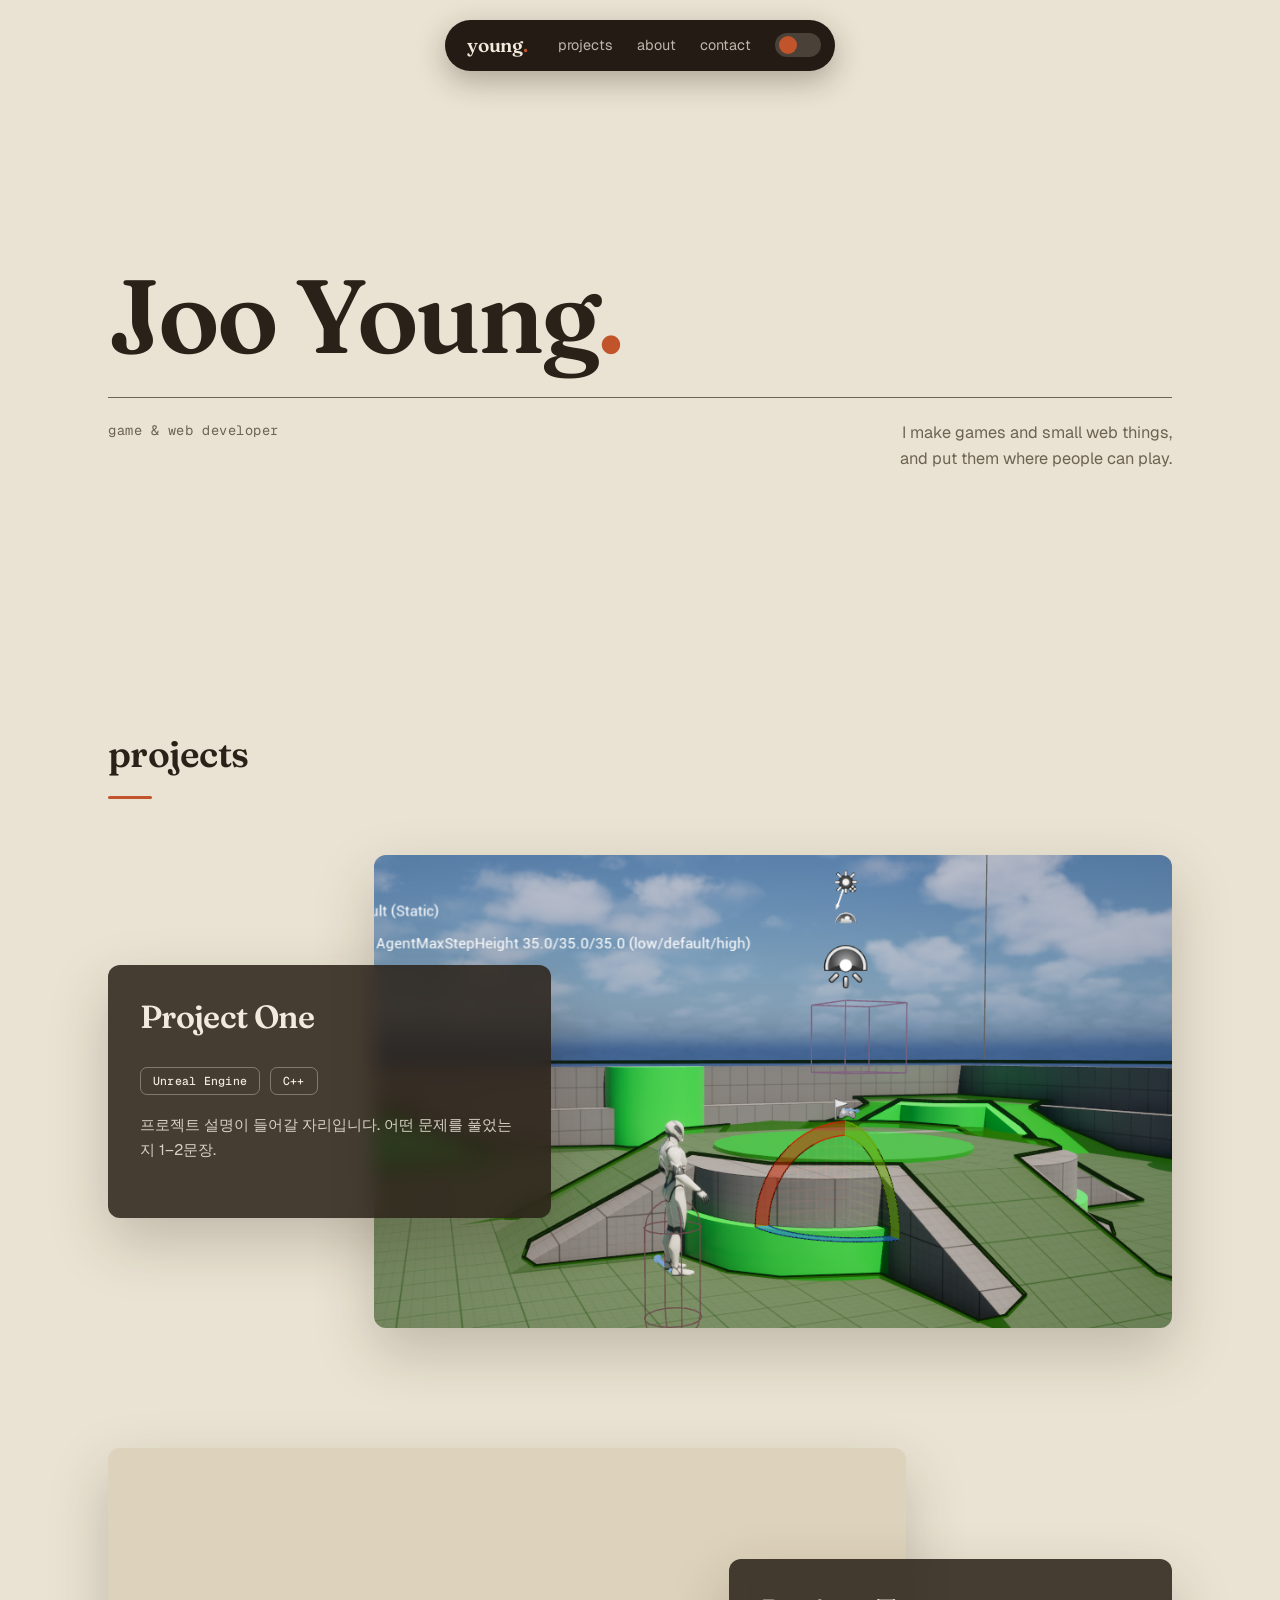
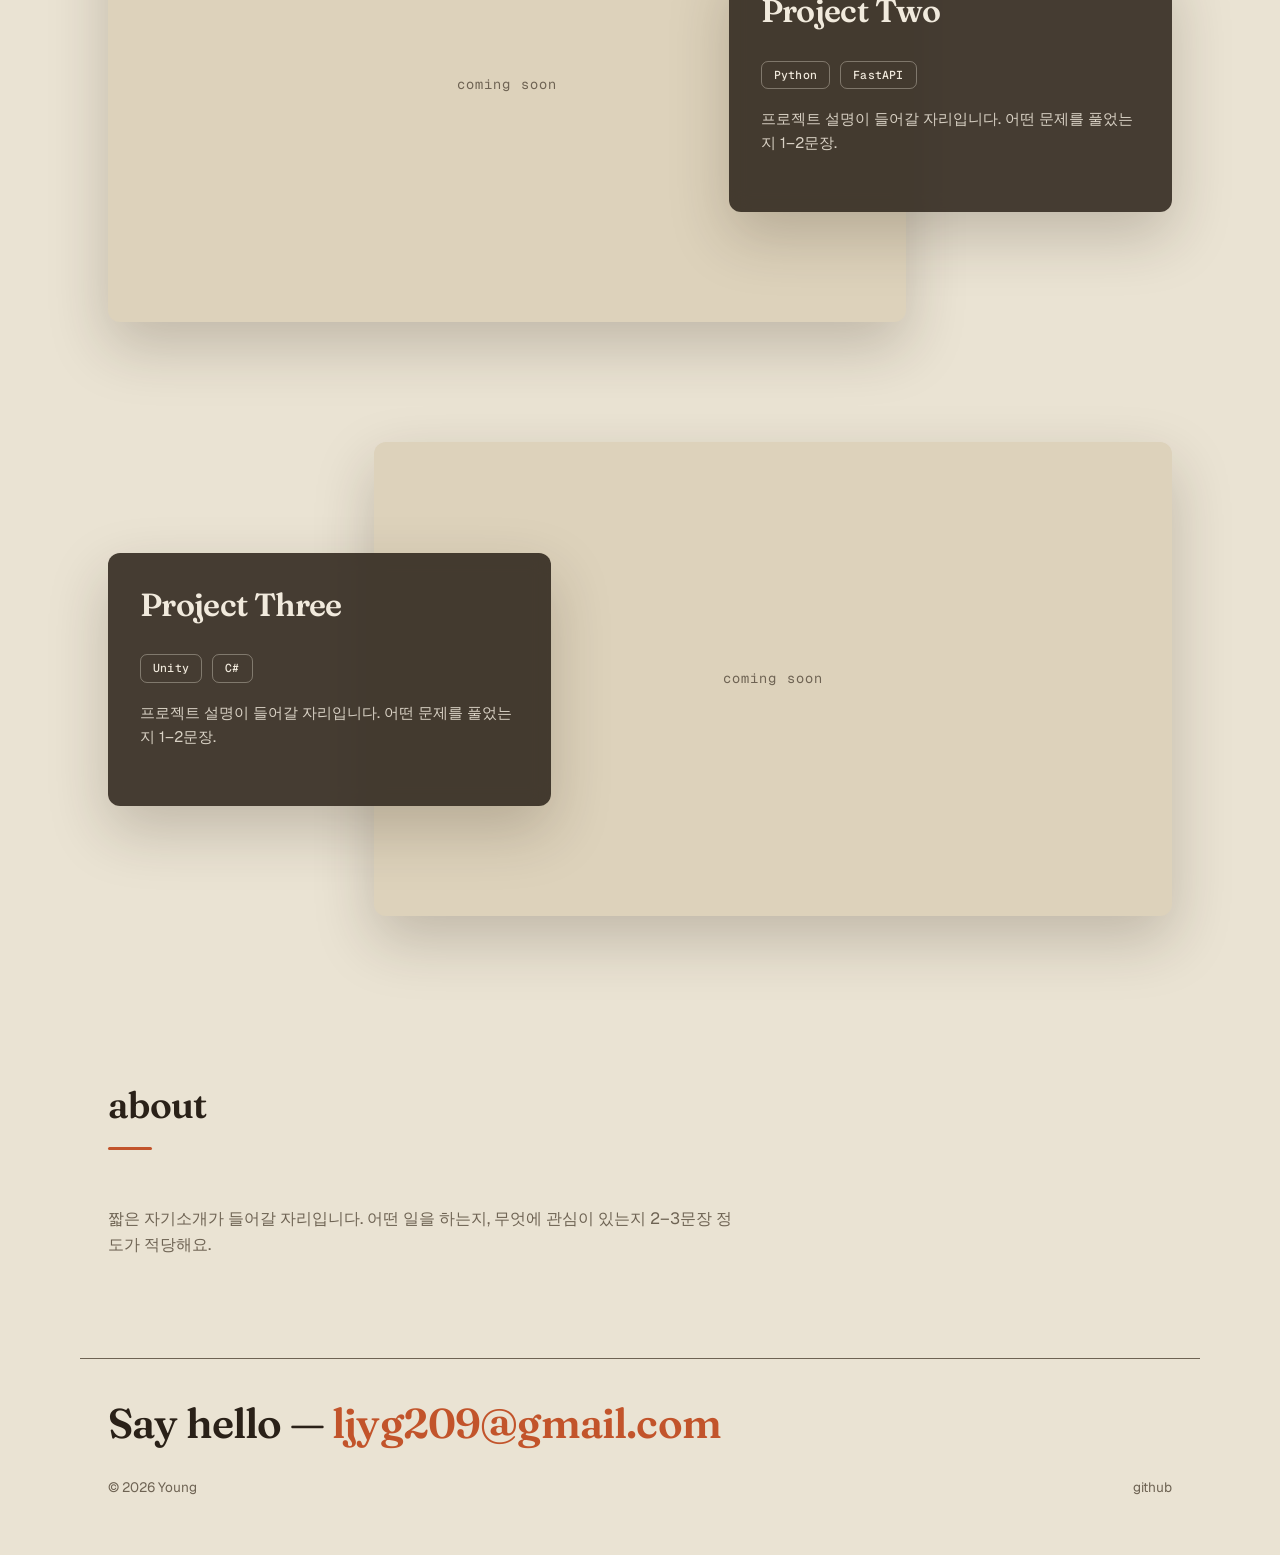
==== index.html @ ab10b01d "Initial commit" ====
<!DOCTYPE html>
<html lang="ko">
<head>
  <meta charset="UTF-8" />
  <meta name="viewport" content="width=device-width, initial-scale=1.0" />
  <title>Young — Portfolio</title>
  <meta name="description" content="Young's portfolio — selected projects and works." />

  <link rel="preconnect" href="https://fonts.googleapis.com" />
  <link rel="preconnect" href="https://fonts.gstatic.com" crossorigin />
  <link
    href="https://fonts.googleapis.com/css2?family=Fraunces:opsz,wght@9..144,500;9..144,600&family=Geist:wght@400;500&family=Geist+Mono:wght@400;500&display=swap"
    rel="stylesheet"
  />
  <link rel="stylesheet" href="css/style.css" />
</head>
<body>
  <!-- ===== Header ===== -->
  <header class="site-header">
    <a class="logo" href="#top">young<span class="logo-dot">.</span></a>
    <nav class="nav">
      <a href="#projects">projects</a>
      <a href="#about">about</a>
      <a href="mailto:ljyg209@gmail.com">contact</a>
      <button id="theme-toggle" class="theme-toggle" aria-label="Toggle dark mode">
        <span class="toggle-knob"></span>
      </button>
    </nav>
  </header>

  <main id="top">
    <!-- ===== Hero ===== -->
    <section class="hero">
      <div class="hero-inner">
        <h1 class="hero-name">Joo Young<span class="accent">.</span></h1>
        <div class="hero-meta">
          <p class="hero-role">game &amp; web developer</p>
          <p class="hero-tagline">
            <!-- 나중에 한 줄 소개로 교체 -->
            I make games and small web things,<br />
            and put them where people can play.
          </p>
        </div>
      </div>
    </section>

    <!-- ===== Projects ===== -->
    <section id="projects" class="projects">
      <h2 class="section-title">projects</h2>
      <div id="project-list" class="project-list">
        <!-- js/main.js가 js/projects.js 데이터를 읽어 렌더링 -->
      </div>
    </section>

    <!-- ===== About ===== -->
    <section id="about" class="about">
      <h2 class="section-title">about</h2>
      <p class="about-text">
        <!-- 나중에 자기소개 내용으로 교체 -->
        짧은 자기소개가 들어갈 자리입니다. 어떤 일을 하는지, 무엇에 관심이
        있는지 2–3문장 정도가 적당해요.
      </p>
    </section>
  </main>

  <!-- ===== Footer — statement close ===== -->
  <footer class="site-footer">
    <p class="footer-statement">
      Say hello —
      <a href="mailto:ljyg209@gmail.com">ljyg209@gmail.com</a>
    </p>
    <div class="footer-base">
      <span>© <span id="year"></span> Young</span>
      <a href="https://github.com/" target="_blank" rel="noopener">github</a>
    </div>
  </footer>

  <script src="js/projects.js"></script>
  <script src="js/main.js"></script>
</body>
</html>
---- css/style.css ----
/* ==========================================================
   Young — Portfolio
   웜 샌드 종이 배경 + Fraunces 세리프 + 오버랩 프로젝트 카드
   폰트: Fraunces(디스플레이) / Geist(본문) / Geist Mono(태그·메타)
   ========================================================== */

:root {
  --bg: #eae3d3;            /* 웜 샌드 배경 */
  --bg-soft: #e0d6c1;
  --ink: #241c14;           /* 에스프레소 잉크 (내비 필) */
  --card: rgba(43, 33, 24, 0.86);   /* 프로젝트 정보 카드 (반투명) */
  --card-text: #f1eadd;
  --text: #2a2118;
  --text-soft: #6e6353;
  --chip-border: rgba(241, 234, 221, 0.35);
  --accent: #c2542b;        /* 번트 오렌지 */
  --media-bg: #ddd2bb;
  --shadow: 0 24px 60px rgba(46, 34, 20, 0.22);
  --radius: 12px;
  --max-width: 1120px;

  --font-display: "Fraunces", ui-serif, Georgia, serif;
  --font-body: "Geist", -apple-system, "Segoe UI", "Malgun Gothic", sans-serif;
  --font-mono: "Geist Mono", ui-monospace, monospace;
}

/* Fraunces는 큰 사이즈에서 자동으로 화려한 스월(J, g 등)이 들어간 Display
   컷으로 전환됨 — opsz를 낮게 고정하고 WONK를 꺼서 차분한 글자 모양으로 */
.logo,
.hero-name,
.section-title,
.project-title,
.footer-statement {
  font-optical-sizing: none;
  font-variation-settings: "opsz" 18, "WONK" 0;
}

html.dark {
  --bg: #1c1712;
  --bg-soft: #221c15;
  --ink: #120e0a;
  --card: rgba(42, 34, 25, 0.82);
  --card-text: #ede5d6;
  --text: #ede5d6;
  --text-soft: #a39682;
  --chip-border: rgba(237, 229, 214, 0.3);
  --accent: #d3663a;
  --media-bg: #252017;
  --shadow: 0 24px 60px rgba(0, 0, 0, 0.5);
}

* {
  margin: 0;
  padding: 0;
  box-sizing: border-box;
}

html {
  scroll-behavior: smooth;
}

body {
  font-family: var(--font-body);
  background: var(--bg);
  color: var(--text);
  line-height: 1.6;
  -webkit-font-smoothing: antialiased;
  transition: background 0.35s ease, color 0.35s ease;
}

a {
  color: inherit;
  text-decoration: none;
}

img,
video {
  display: block;
  max-width: 100%;
}

/* ===== Header — 플로팅 필 내비 ===== */
.site-header {
  position: sticky;
  top: 16px;
  z-index: 10;
  width: max-content;
  margin: 20px auto 0;
  padding: 10px 14px 10px 22px;
  display: flex;
  align-items: center;
  gap: 30px;
  background: var(--ink);
  color: #f1eadd;
  border-radius: 99px;
  box-shadow: 0 10px 30px rgba(30, 22, 12, 0.3);
}

.logo {
  font-family: var(--font-display);
  font-weight: 600;
  font-size: 1.2rem;
  letter-spacing: -0.015em;
}

.logo-dot {
  color: var(--accent);
}

.nav {
  display: flex;
  align-items: center;
  gap: 24px;
  font-size: 0.9rem;
  font-weight: 400;
}

.nav a {
  position: relative;
  color: rgba(241, 234, 221, 0.75);
  transition: color 0.2s ease;
}

.nav a::after {
  content: "";
  position: absolute;
  left: 0;
  bottom: -5px;
  width: 100%;
  height: 2px;
  background: var(--accent);
  transform: scaleX(0);
  transform-origin: left;
  transition: transform 0.25s ease;
}

.nav a:hover {
  color: #f1eadd;
}

.nav a:hover::after {
  transform: scaleX(1);
}

/* 다크모드 토글 */
.theme-toggle {
  width: 46px;
  height: 24px;
  border: none;
  border-radius: 99px;
  background: rgba(241, 234, 221, 0.18);
  cursor: pointer;
  position: relative;
  transition: background 0.3s ease;
}

.toggle-knob {
  position: absolute;
  top: 3px;
  left: 4px;
  width: 18px;
  height: 18px;
  border-radius: 50%;
  background: var(--accent);
  transition: transform 0.3s ease;
}

html.dark .toggle-knob {
  transform: translateX(20px);
}

/* ===== Hero ===== */
.hero {
  min-height: 66vh;
  display: flex;
  align-items: center;
}

.hero-inner {
  max-width: var(--max-width);
  width: 100%;
  margin: 0 auto;
  padding: 0 28px;
  animation: rise 0.8s cubic-bezier(0.16, 1, 0.3, 1) both;
}

@keyframes rise {
  from { opacity: 0; transform: translateY(28px); }
  to   { opacity: 1; transform: translateY(0); }
}

@media (prefers-reduced-motion: reduce) {
  .hero-inner { animation: none; }
}

.hero-name {
  font-family: var(--font-display);
  font-weight: 600;
  font-size: clamp(3.5rem, 10vw, 6.5rem);
  letter-spacing: -0.03em;
  line-height: 1.02;
  padding-bottom: 28px;
  border-bottom: 1px solid var(--text-soft);
}

.hero-name .accent {
  color: var(--accent);
}

/* 이름 아래 — 역할(모노) 왼쪽 / 소개 오른쪽의 비대칭 메타 */
.hero-meta {
  display: flex;
  justify-content: space-between;
  align-items: flex-start;
  gap: 32px;
  padding-top: 22px;
}

.hero-role {
  font-family: var(--font-mono);
  font-size: 0.85rem;
  letter-spacing: 0.04em;
  color: var(--text-soft);
}

.hero-tagline {
  font-size: 1.02rem;
  color: var(--text-soft);
  max-width: 40ch;
  text-align: right;
}

/* ===== Section title ===== */
.section-title {
  font-family: var(--font-display);
  font-weight: 600;
  font-size: clamp(1.7rem, 3vw, 2.3rem);
  letter-spacing: -0.02em;
  margin-bottom: 56px;
}

.section-title::after {
  content: "";
  display: block;
  width: 44px;
  height: 3px;
  border-radius: 2px;
  margin-top: 12px;
  background: var(--accent);
}

/* ===== Projects ===== */
.projects {
  max-width: var(--max-width);
  margin: 0 auto;
  padding: 60px 28px 40px;
}

.project-list {
  display: flex;
  flex-direction: column;
  gap: 120px;
}

/* 한 프로젝트 = 12컬럼 그리드에서 미디어와 카드가 겹침 */
.project-row {
  display: grid;
  grid-template-columns: repeat(12, 1fr);
  align-items: center;
}

.project-media {
  grid-column: 4 / 13;
  grid-row: 1;
  border-radius: var(--radius);
  overflow: hidden;
  background: var(--media-bg);
  box-shadow: var(--shadow);
  aspect-ratio: 16 / 9.5;
}

.project-media img,
.project-media video {
  width: 100%;
  height: 100%;
  object-fit: cover;
}

.project-card {
  grid-column: 1 / 6;
  grid-row: 1;
  z-index: 2;
  background: var(--card);
  -webkit-backdrop-filter: blur(10px);
  backdrop-filter: blur(10px);
  color: var(--card-text);
  border-radius: var(--radius);
  padding: 34px 32px;
  box-shadow: var(--shadow);
}

/* 짝수 프로젝트는 좌우 반전 */
.project-row.flip .project-media {
  grid-column: 1 / 10;
}

.project-row.flip .project-card {
  grid-column: 8 / 13;
}

/* hover 신호는 하나만 — 제목 아래 앰버 바가 자라남 */
.project-title {
  font-family: var(--font-display);
  font-weight: 600;
  font-size: clamp(1.5rem, 2.8vw, 2rem);
  letter-spacing: -0.02em;
  line-height: 1.15;
  margin-bottom: 18px;
}

.project-title::after {
  content: "";
  display: block;
  width: 0;
  height: 3px;
  margin-top: 10px;
  border-radius: 2px;
  background: var(--accent);
  transition: width 0.3s cubic-bezier(0.16, 1, 0.3, 1);
}

.project-row:hover .project-title::after {
  width: 44px;
}

.project-tags {
  display: flex;
  flex-wrap: wrap;
  gap: 10px;
  margin-bottom: 18px;
}

.tag {
  font-family: var(--font-mono);
  font-size: 0.72rem;
  font-weight: 500;
  letter-spacing: 0.02em;
  padding: 4px 12px;
  border: 1px solid var(--chip-border);
  border-radius: 7px;
  color: var(--card-text);
}

.project-desc {
  font-size: 0.95rem;
  color: var(--card-text);
  opacity: 0.85;
  margin-bottom: 22px;
}

.project-links {
  display: flex;
  gap: 18px;
}

.project-links a {
  display: inline-flex;
  align-items: center;
  justify-content: center;
  width: 34px;
  height: 34px;
  transition: transform 0.2s ease, color 0.2s ease;
}

.project-links a:hover {
  transform: translateY(-3px);
  color: var(--accent);
}

.project-links svg {
  width: 24px;
  height: 24px;
  fill: currentColor;
}

/* 미디어가 없을 때 플레이스홀더 */
.thumb-placeholder {
  width: 100%;
  height: 100%;
  display: flex;
  align-items: center;
  justify-content: center;
  font-family: var(--font-mono);
  color: var(--text-soft);
  font-size: 0.85rem;
  letter-spacing: 0.08em;
}

/* ===== About ===== */
.about {
  max-width: var(--max-width);
  margin: 0 auto;
  padding: 120px 28px 100px;
}

.about-text {
  max-width: 58ch;
  color: var(--text-soft);
  font-size: 1.02rem;
}

/* ===== Footer — statement close ===== */
.site-footer {
  max-width: var(--max-width);
  margin: 0 auto;
  padding: 40px 28px 56px;
  border-top: 1px solid var(--text-soft);
}

.footer-statement {
  font-family: var(--font-display);
  font-weight: 600;
  font-size: clamp(1.6rem, 4vw, 2.6rem);
  letter-spacing: -0.02em;
  line-height: 1.2;
  margin-bottom: 28px;
}

.footer-statement a {
  color: var(--accent);
  border-bottom: 2px solid transparent;
  transition: border-color 0.2s ease;
}

.footer-statement a:hover {
  border-bottom-color: var(--accent);
}

.footer-base {
  display: flex;
  align-items: center;
  justify-content: space-between;
  font-size: 0.85rem;
  color: var(--text-soft);
}

.footer-base a:hover {
  color: var(--text);
}

/* ===== Responsive ===== */
@media (max-width: 860px) {
  .project-list {
    gap: 80px;
  }

  .project-row,
  .project-row.flip {
    display: block;
  }

  .project-media,
  .project-row.flip .project-media {
    aspect-ratio: 16 / 10;
  }

  /* 카드가 미디어 하단에 살짝 겹치도록 */
  .project-card,
  .project-row.flip .project-card {
    margin: -48px 16px 0;
    padding: 28px 24px;
    position: relative;
  }

  .hero {
    min-height: 58vh;
  }

  .hero-meta {
    flex-direction: column;
    gap: 14px;
  }

  .hero-tagline {
    text-align: left;
  }

  .site-header {
    gap: 16px;
    padding: 8px 10px 8px 16px;
  }

  .nav {
    gap: 14px;
    font-size: 0.84rem;
  }

  .logo {
    font-size: 1.05rem;
  }
}
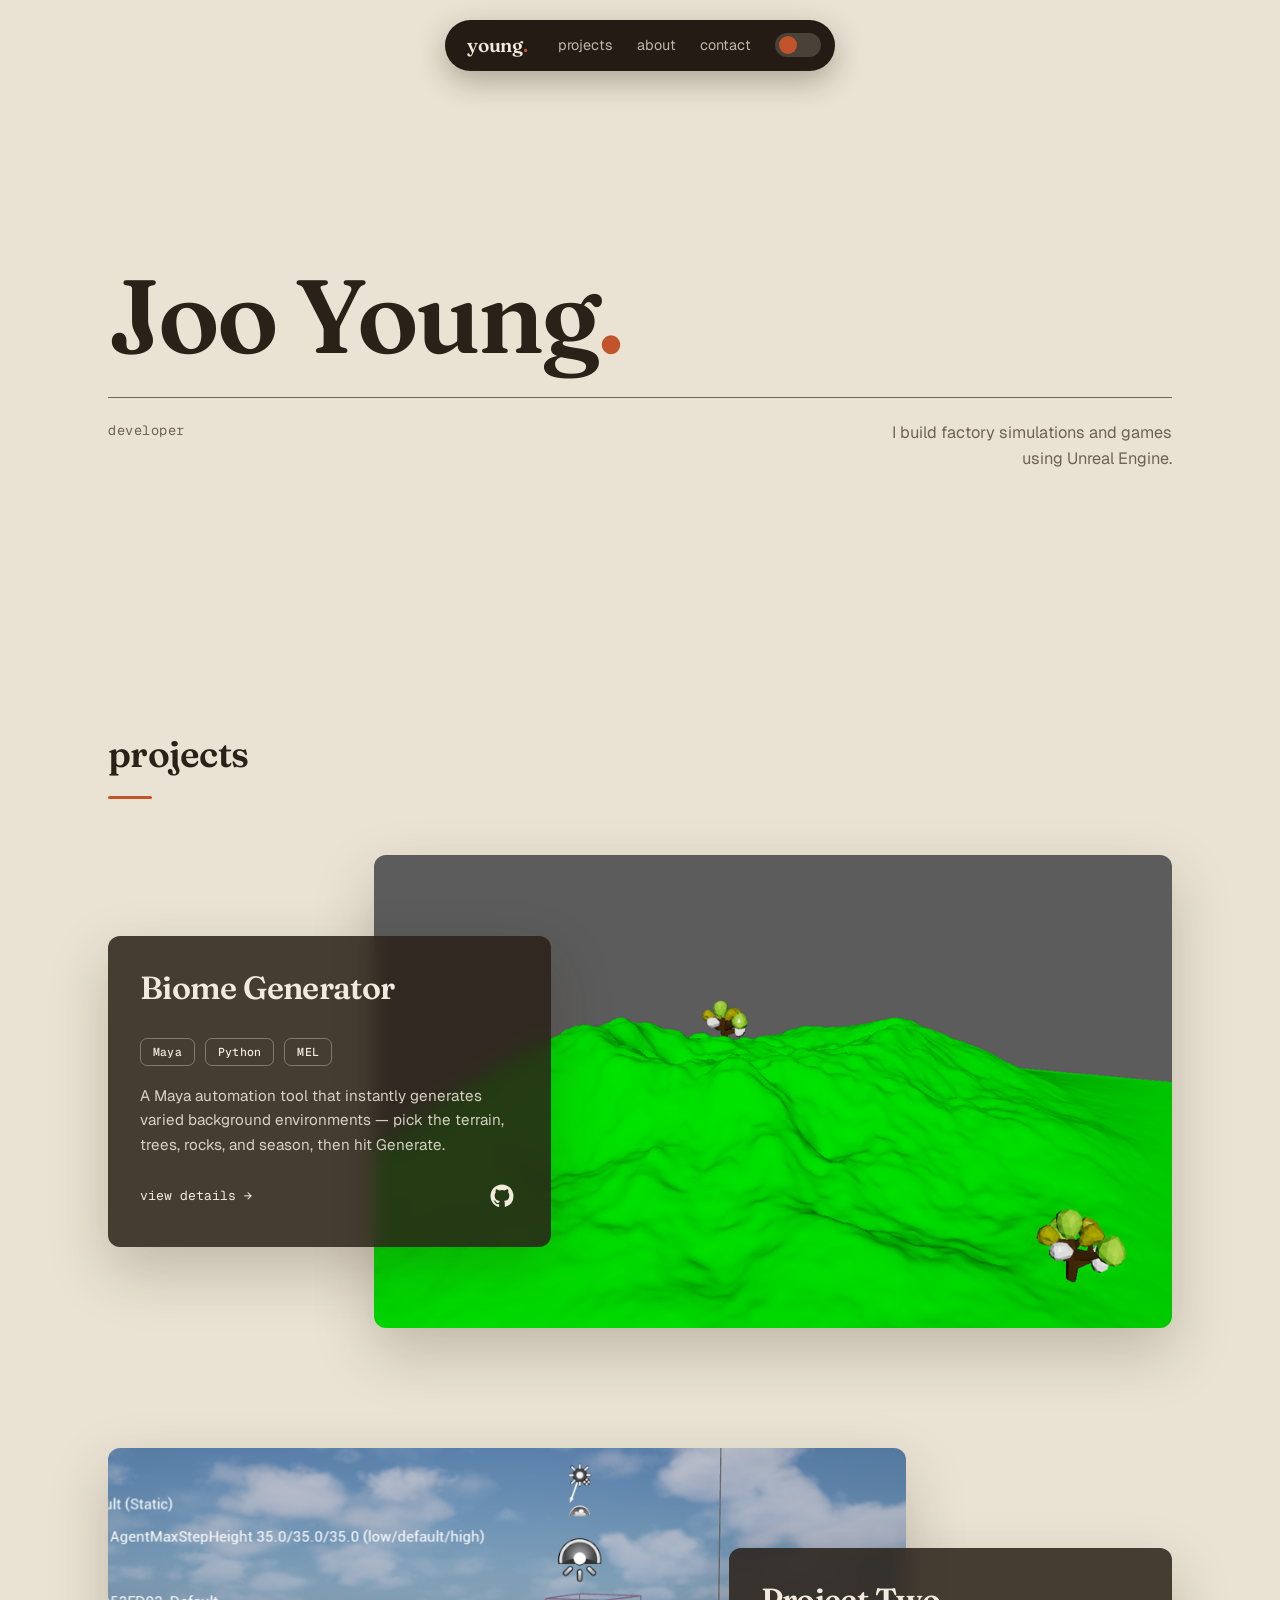
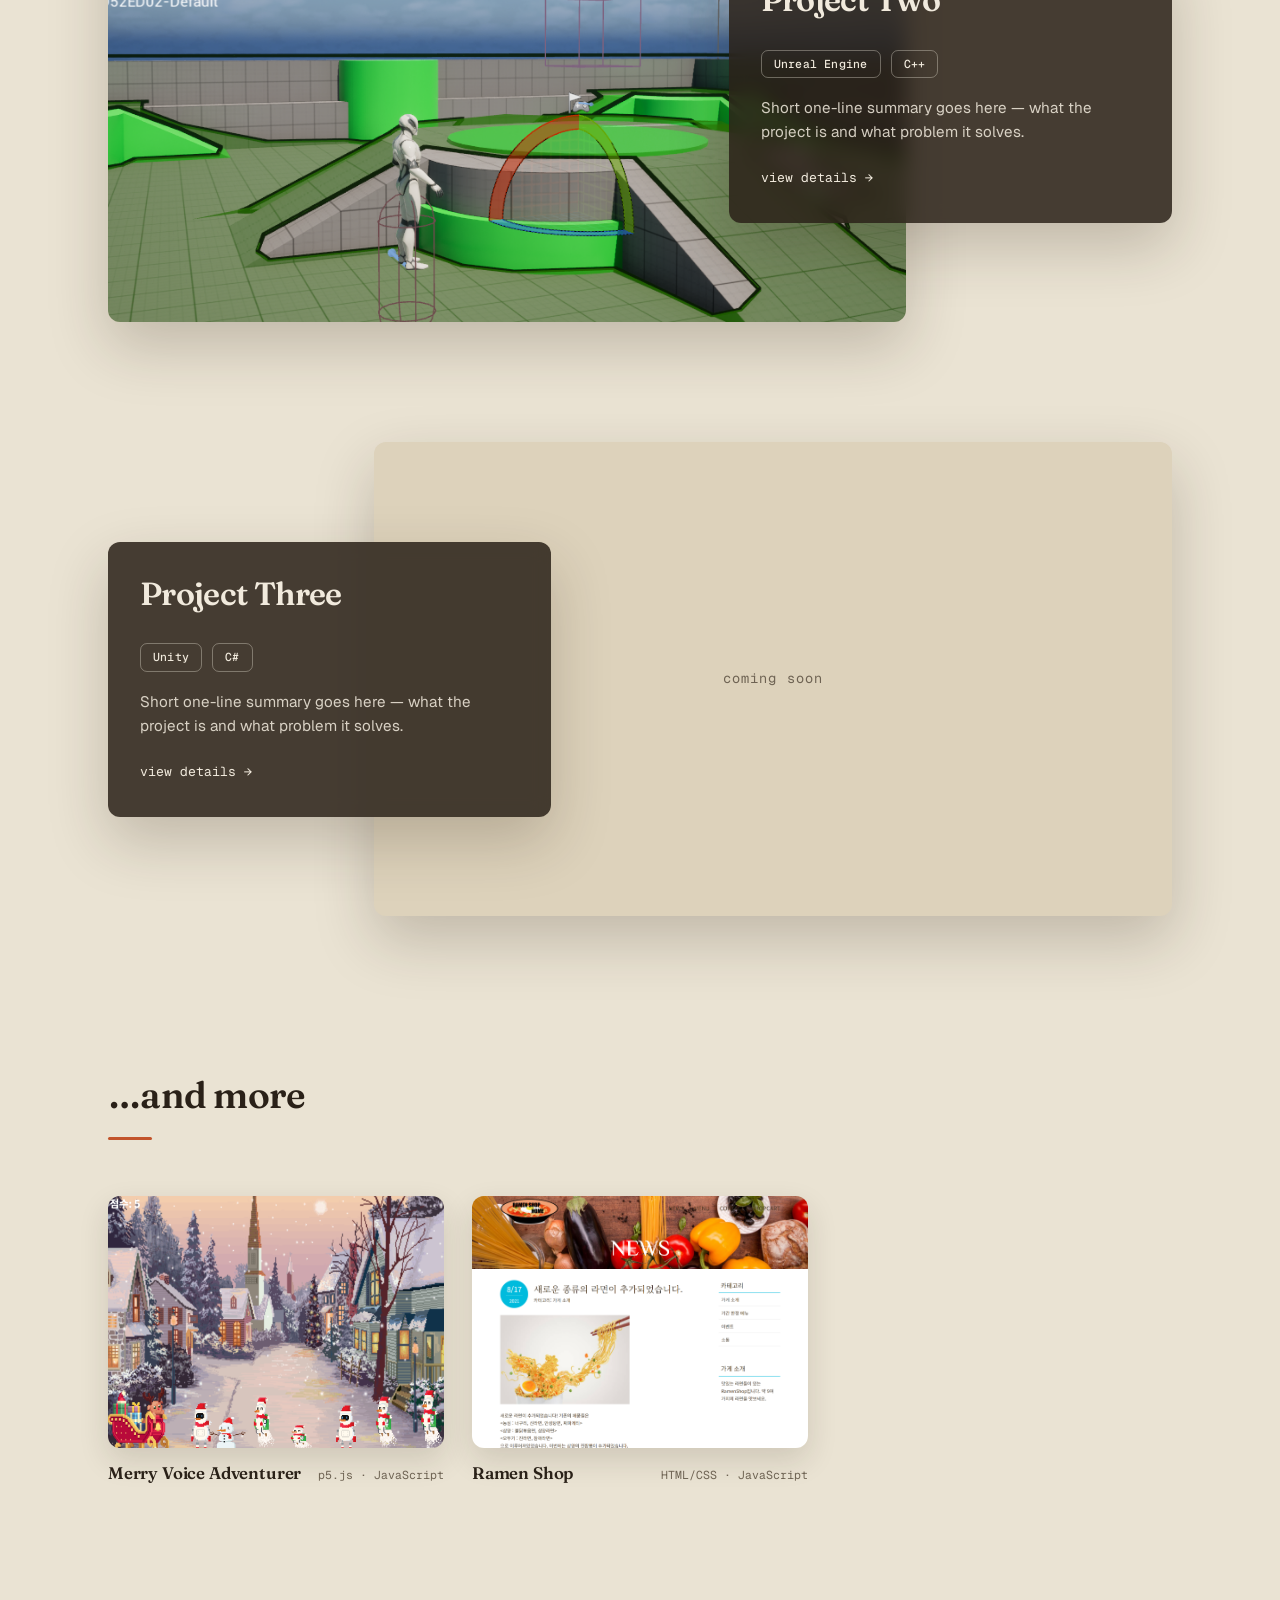
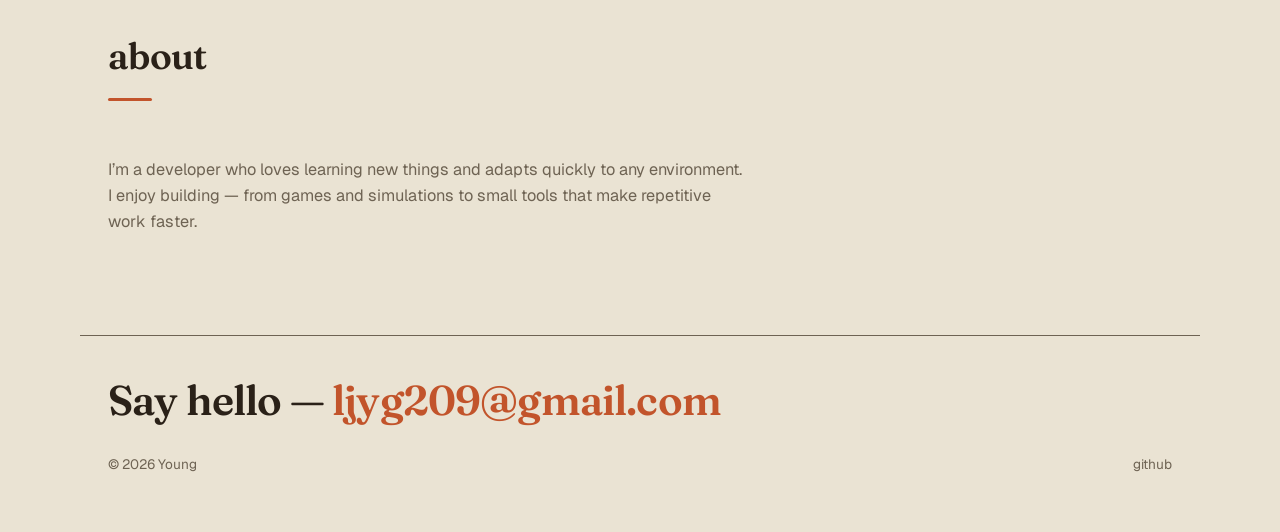
==== commit 49bde95b: "Mini Projects" ====
--- a/index.html
+++ b/index.html
@@ -34,11 +34,10 @@
       <div class="hero-inner">
         <h1 class="hero-name">Joo Young<span class="accent">.</span></h1>
         <div class="hero-meta">
-          <p class="hero-role">game &amp; web developer</p>
+          <p class="hero-role">developer</p>
           <p class="hero-tagline">
-            <!-- 나중에 한 줄 소개로 교체 -->
-            I make games and small web things,<br />
-            and put them where people can play.
+            I build factory simulations and games<br />
+            using Unreal Engine.
           </p>
         </div>
       </div>
@@ -52,13 +51,21 @@
       </div>
     </section>
 
+    <!-- ===== Mini projects ===== -->
+    <section id="more" class="more-projects">
+      <h2 class="section-title">&hellip;and more</h2>
+      <div id="mini-grid" class="mini-grid">
+        <!-- js/main.js가 js/projects.js의 MINI_PROJECTS를 렌더링 -->
+      </div>
+    </section>
+
     <!-- ===== About ===== -->
     <section id="about" class="about">
       <h2 class="section-title">about</h2>
       <p class="about-text">
-        <!-- 나중에 자기소개 내용으로 교체 -->
-        짧은 자기소개가 들어갈 자리입니다. 어떤 일을 하는지, 무엇에 관심이
-        있는지 2–3문장 정도가 적당해요.
+        I&rsquo;m a developer who loves learning new things and adapts quickly
+        to any environment. I enjoy building — from games and simulations to
+        small tools that make repetitive work faster.
       </p>
     </section>
   </main>
--- a/css/style.css
+++ b/css/style.css
@@ -30,6 +30,7 @@
 .hero-name,
 .section-title,
 .project-title,
+.detail-title,
 .footer-statement {
   font-optical-sizing: none;
   font-variation-settings: "opsz" 18, "WONK" 0;
@@ -270,6 +271,7 @@
 }
 
 .project-media {
+  display: block;
   grid-column: 4 / 13;
   grid-row: 1;
   border-radius: var(--radius);
@@ -333,6 +335,10 @@
   width: 44px;
 }
 
+.project-title-link {
+  display: inline-block;
+}
+
 .project-tags {
   display: flex;
   flex-wrap: wrap;
@@ -358,9 +364,29 @@
   margin-bottom: 22px;
 }
 
+.project-footer {
+  display: flex;
+  align-items: center;
+  justify-content: space-between;
+  gap: 16px;
+}
+
+.project-more {
+  font-family: var(--font-mono);
+  font-size: 0.82rem;
+  color: var(--card-text);
+  border-bottom: 1px solid transparent;
+  transition: border-color 0.2s ease, color 0.2s ease;
+}
+
+.project-more:hover {
+  color: var(--accent);
+  border-bottom-color: var(--accent);
+}
+
 .project-links {
   display: flex;
-  gap: 18px;
+  gap: 14px;
 }
 
 .project-links a {
@@ -394,6 +420,69 @@
   color: var(--text-soft);
   font-size: 0.85rem;
   letter-spacing: 0.08em;
+}
+
+/* ===== "…and more" 미니 프로젝트 그리드 ===== */
+.more-projects {
+  max-width: var(--max-width);
+  margin: 0 auto;
+  padding: 110px 28px 20px;
+}
+
+.mini-grid {
+  display: grid;
+  grid-template-columns: repeat(3, 1fr);
+  gap: 32px 28px;
+}
+
+.mini-card {
+  display: block;
+}
+
+.mini-media {
+  aspect-ratio: 4 / 3;
+  border-radius: var(--radius);
+  overflow: hidden;
+  background: var(--media-bg);
+  box-shadow: 0 12px 30px rgba(46, 34, 20, 0.14);
+}
+
+html.dark .mini-media {
+  box-shadow: 0 12px 30px rgba(0, 0, 0, 0.35);
+}
+
+.mini-media img,
+.mini-media video {
+  width: 100%;
+  height: 100%;
+  object-fit: cover;
+}
+
+.mini-info {
+  display: flex;
+  align-items: baseline;
+  justify-content: space-between;
+  gap: 12px;
+  margin-top: 12px;
+}
+
+.mini-title {
+  font-family: var(--font-display);
+  font-weight: 600;
+  font-size: 1.05rem;
+  letter-spacing: -0.01em;
+  transition: color 0.2s ease;
+}
+
+.mini-card:hover .mini-title {
+  color: var(--accent);
+}
+
+.mini-tags {
+  font-family: var(--font-mono);
+  font-size: 0.72rem;
+  color: var(--text-soft);
+  white-space: nowrap;
 }
 
 /* ===== About ===== */
@@ -448,6 +537,148 @@
   color: var(--text);
 }
 
+/* ===== Project detail page (project.html) ===== */
+.detail {
+  max-width: 820px;
+  margin: 0 auto;
+  padding: 48px 28px 100px;
+}
+
+.back-link {
+  display: inline-block;
+  font-family: var(--font-mono);
+  font-size: 0.85rem;
+  color: var(--text-soft);
+  margin-bottom: 40px;
+  transition: color 0.2s ease;
+}
+
+.back-link:hover {
+  color: var(--accent);
+}
+
+.detail-head {
+  padding-bottom: 32px;
+  border-bottom: 1px solid var(--text-soft);
+  margin-bottom: 44px;
+}
+
+.detail-title {
+  font-family: var(--font-display);
+  font-weight: 600;
+  font-size: clamp(2.4rem, 6vw, 4rem);
+  letter-spacing: -0.03em;
+  line-height: 1.05;
+  margin-bottom: 20px;
+}
+
+.detail-tags {
+  display: flex;
+  flex-wrap: wrap;
+  gap: 10px;
+  margin-bottom: 24px;
+}
+
+.detail-tags .tag {
+  color: var(--text-soft);
+  border-color: color-mix(in srgb, var(--text-soft) 45%, transparent);
+}
+
+.detail-actions {
+  display: flex;
+  flex-wrap: wrap;
+  gap: 12px;
+}
+
+.detail-btn {
+  display: inline-flex;
+  align-items: center;
+  gap: 9px;
+  font-size: 0.9rem;
+  font-weight: 500;
+  padding: 10px 18px;
+  border-radius: 99px;
+  background: var(--ink);
+  color: #f1eadd;
+  transition: transform 0.2s ease, background 0.2s ease;
+}
+
+.detail-btn:hover {
+  transform: translateY(-2px);
+  background: var(--accent);
+}
+
+.detail-btn svg {
+  width: 18px;
+  height: 18px;
+  fill: currentColor;
+}
+
+/* 상세 본문 (details/<slug>.html 내용) */
+.detail-body {
+  font-size: 1.02rem;
+  line-height: 1.7;
+}
+
+.detail-lead {
+  font-size: 1.2rem;
+  line-height: 1.6;
+  color: var(--text);
+  margin-bottom: 36px;
+}
+
+.detail-body h2 {
+  font-family: var(--font-display);
+  font-weight: 600;
+  font-size: 1.6rem;
+  letter-spacing: -0.02em;
+  margin: 48px 0 16px;
+}
+
+.detail-body h3 {
+  font-family: var(--font-display);
+  font-weight: 600;
+  font-size: 1.2rem;
+  margin: 30px 0 10px;
+}
+
+.detail-body p {
+  color: var(--text-soft);
+  margin-bottom: 16px;
+}
+
+.detail-body ul {
+  color: var(--text-soft);
+  margin: 0 0 16px 1.2em;
+}
+
+.detail-body li {
+  margin-bottom: 6px;
+}
+
+.detail-body strong {
+  color: var(--text);
+  font-weight: 600;
+}
+
+.detail-body figure {
+  margin: 28px 0;
+}
+
+.detail-body figure img {
+  width: 100%;
+  border-radius: var(--radius);
+  box-shadow: var(--shadow);
+}
+
+.detail-body figcaption {
+  font-family: var(--font-mono);
+  font-size: 0.78rem;
+  color: var(--text-soft);
+  text-align: center;
+  margin-top: 10px;
+}
+
 /* ===== Responsive ===== */
 @media (max-width: 860px) {
   .project-list {
@@ -476,6 +707,11 @@
     min-height: 58vh;
   }
 
+  .mini-grid {
+    grid-template-columns: repeat(2, 1fr);
+    gap: 26px 20px;
+  }
+
   .hero-meta {
     flex-direction: column;
     gap: 14px;
@@ -499,3 +735,9 @@
     font-size: 1.05rem;
   }
 }
+
+@media (max-width: 480px) {
+  .mini-grid {
+    grid-template-columns: 1fr;
+  }
+}
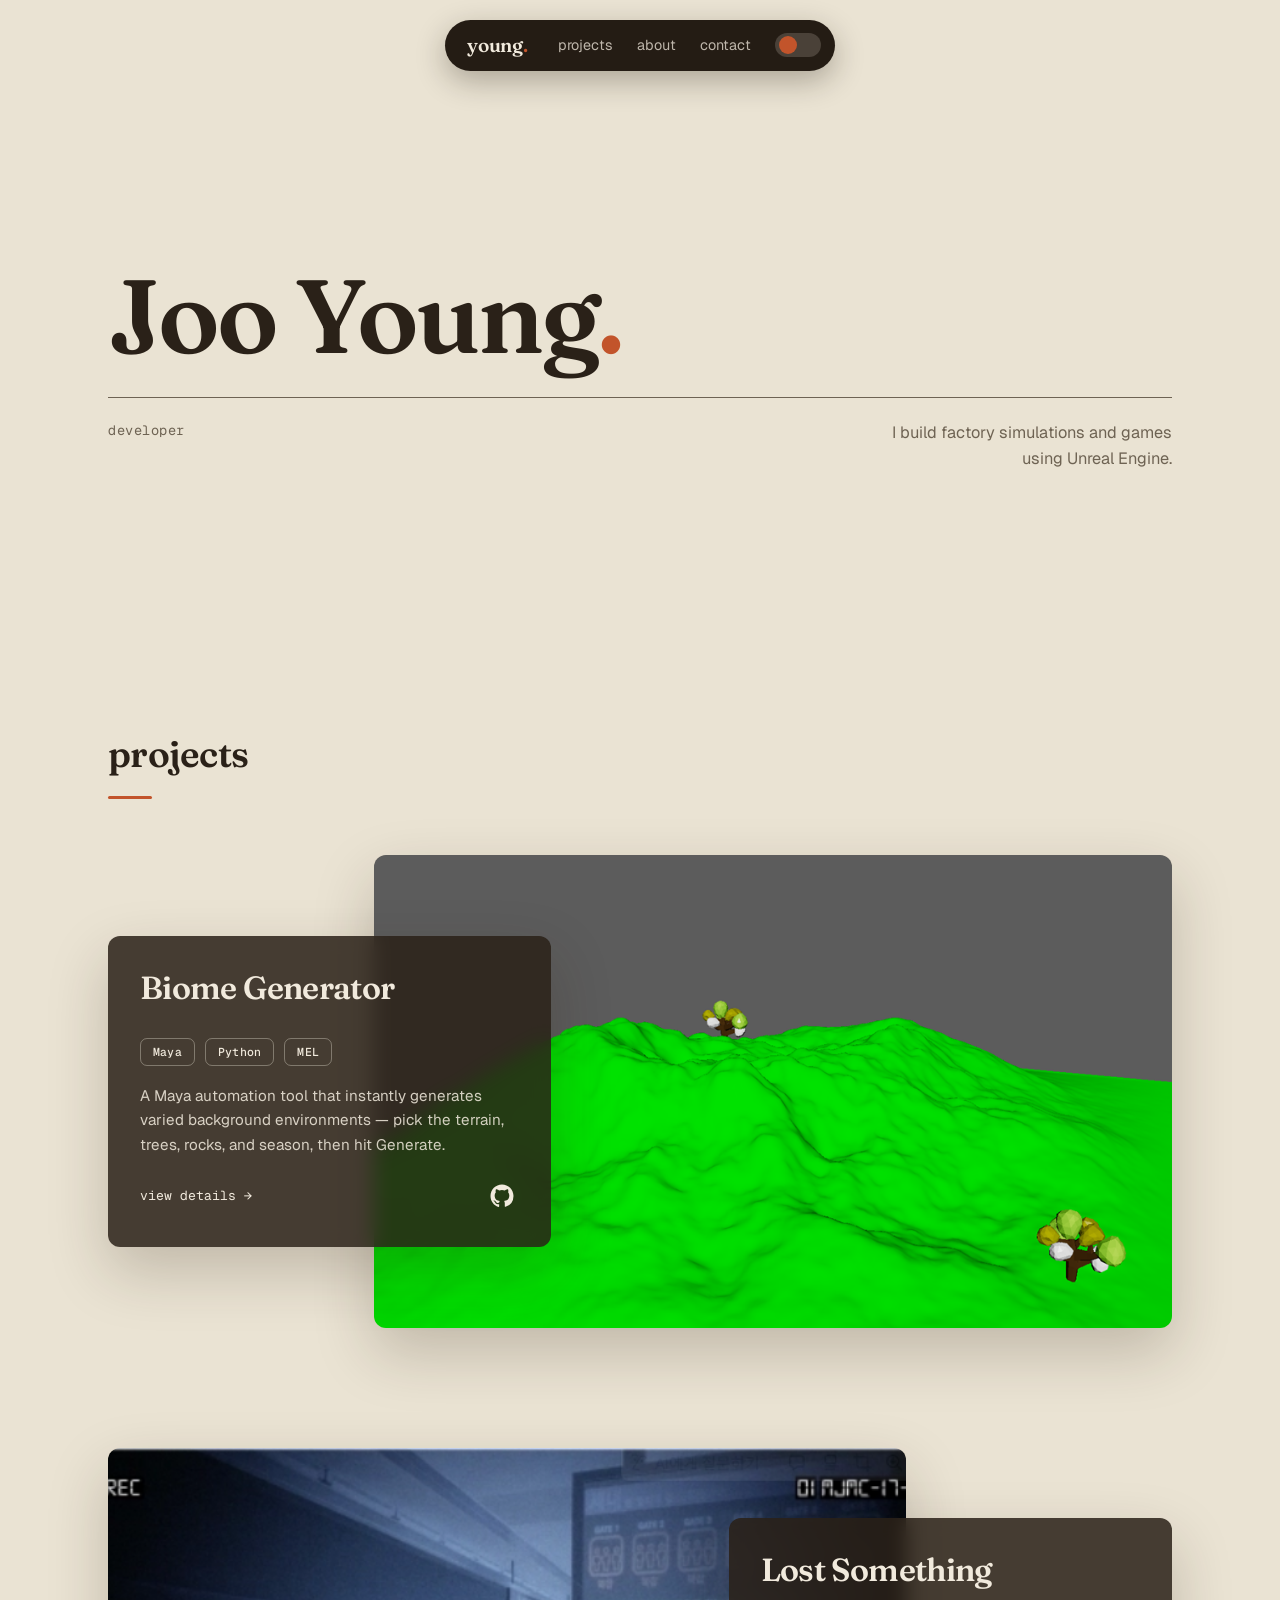
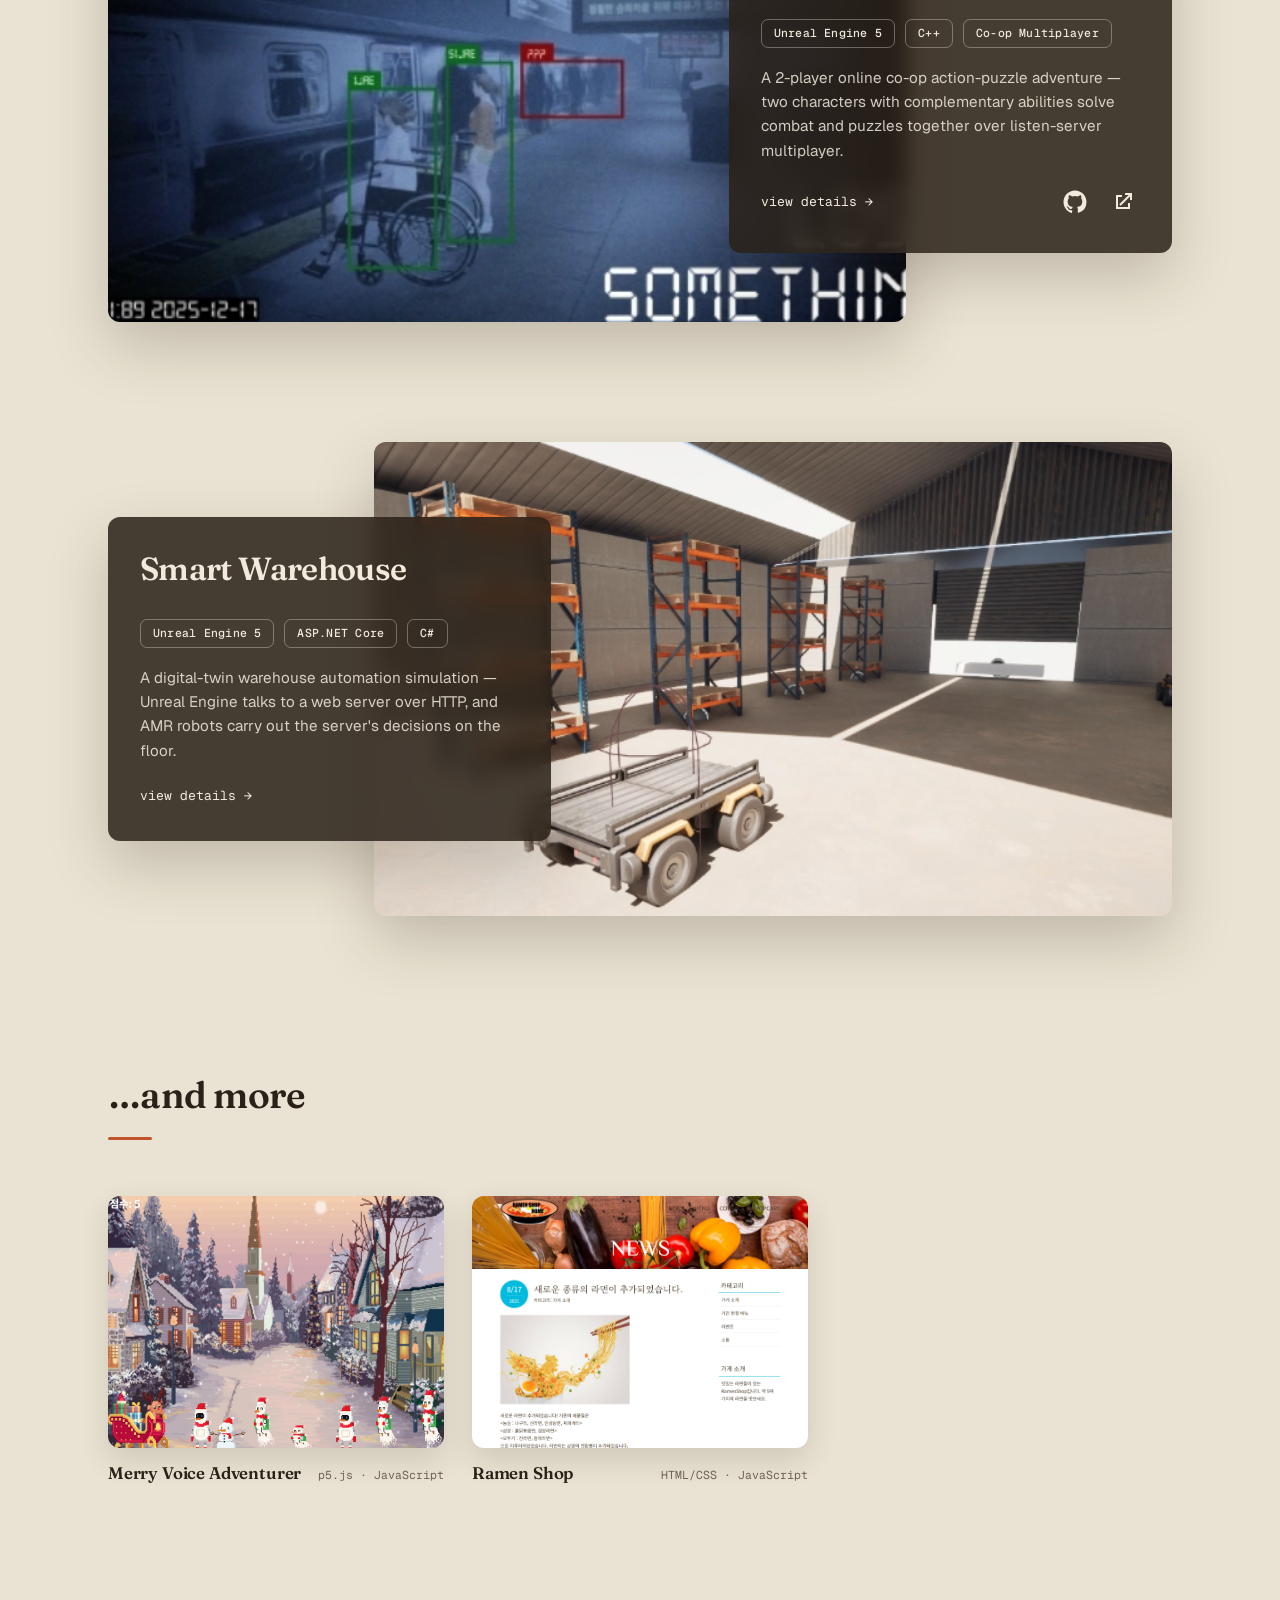
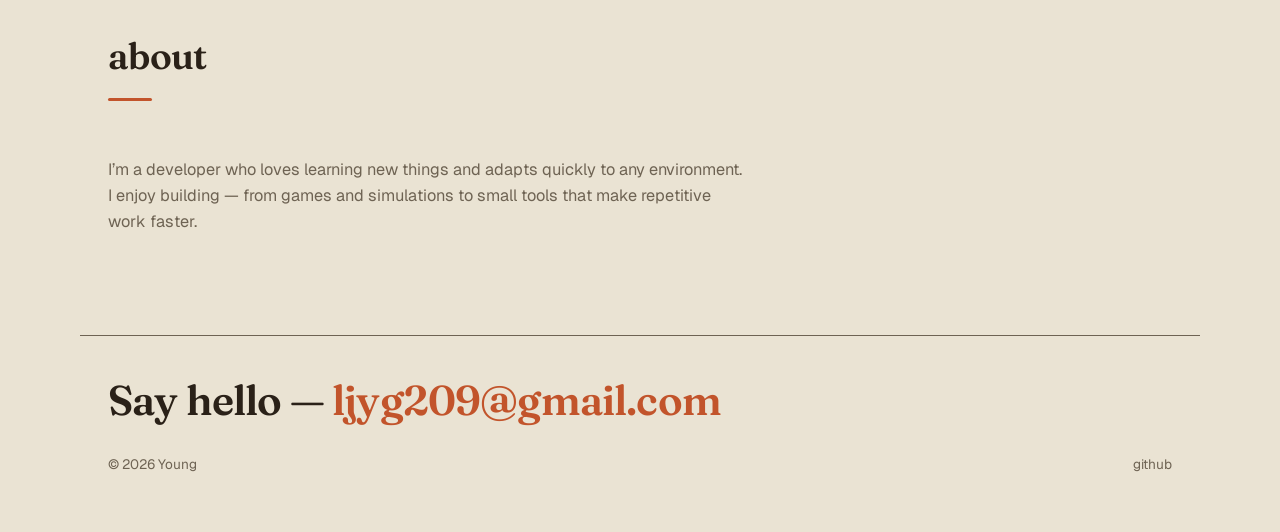
==== commit 6b5f63cc: "Add cache-busting version params to CSS/JS references Co-Authored-By: Claude Fable 5 <noreply@anthro" ====
--- a/index.html
+++ b/index.html
@@ -12,7 +12,8 @@
     href="https://fonts.googleapis.com/css2?family=Fraunces:opsz,wght@9..144,500;9..144,600&family=Geist:wght@400;500&family=Geist+Mono:wght@400;500&display=swap"
     rel="stylesheet"
   />
-  <link rel="stylesheet" href="css/style.css" />
+  <!-- ?v= 숫자는 배포할 때마다 올려주세요 (브라우저 캐시 강제 갱신) -->
+  <link rel="stylesheet" href="css/style.css?v=2" />
 </head>
 <body>
   <!-- ===== Header ===== -->
@@ -82,7 +83,7 @@
     </div>
   </footer>
 
-  <script src="js/projects.js"></script>
-  <script src="js/main.js"></script>
+  <script src="js/projects.js?v=2"></script>
+  <script src="js/main.js?v=2"></script>
 </body>
 </html>
--- a/css/style.css
+++ b/css/style.css
@@ -679,6 +679,15 @@
   margin-top: 10px;
 }
 
+.detail-body code {
+  font-family: var(--font-mono);
+  font-size: 0.85em;
+  background: color-mix(in srgb, var(--text-soft) 14%, transparent);
+  padding: 2px 7px;
+  border-radius: 5px;
+  white-space: nowrap;
+}
+
 /* ===== Responsive ===== */
 @media (max-width: 860px) {
   .project-list {
